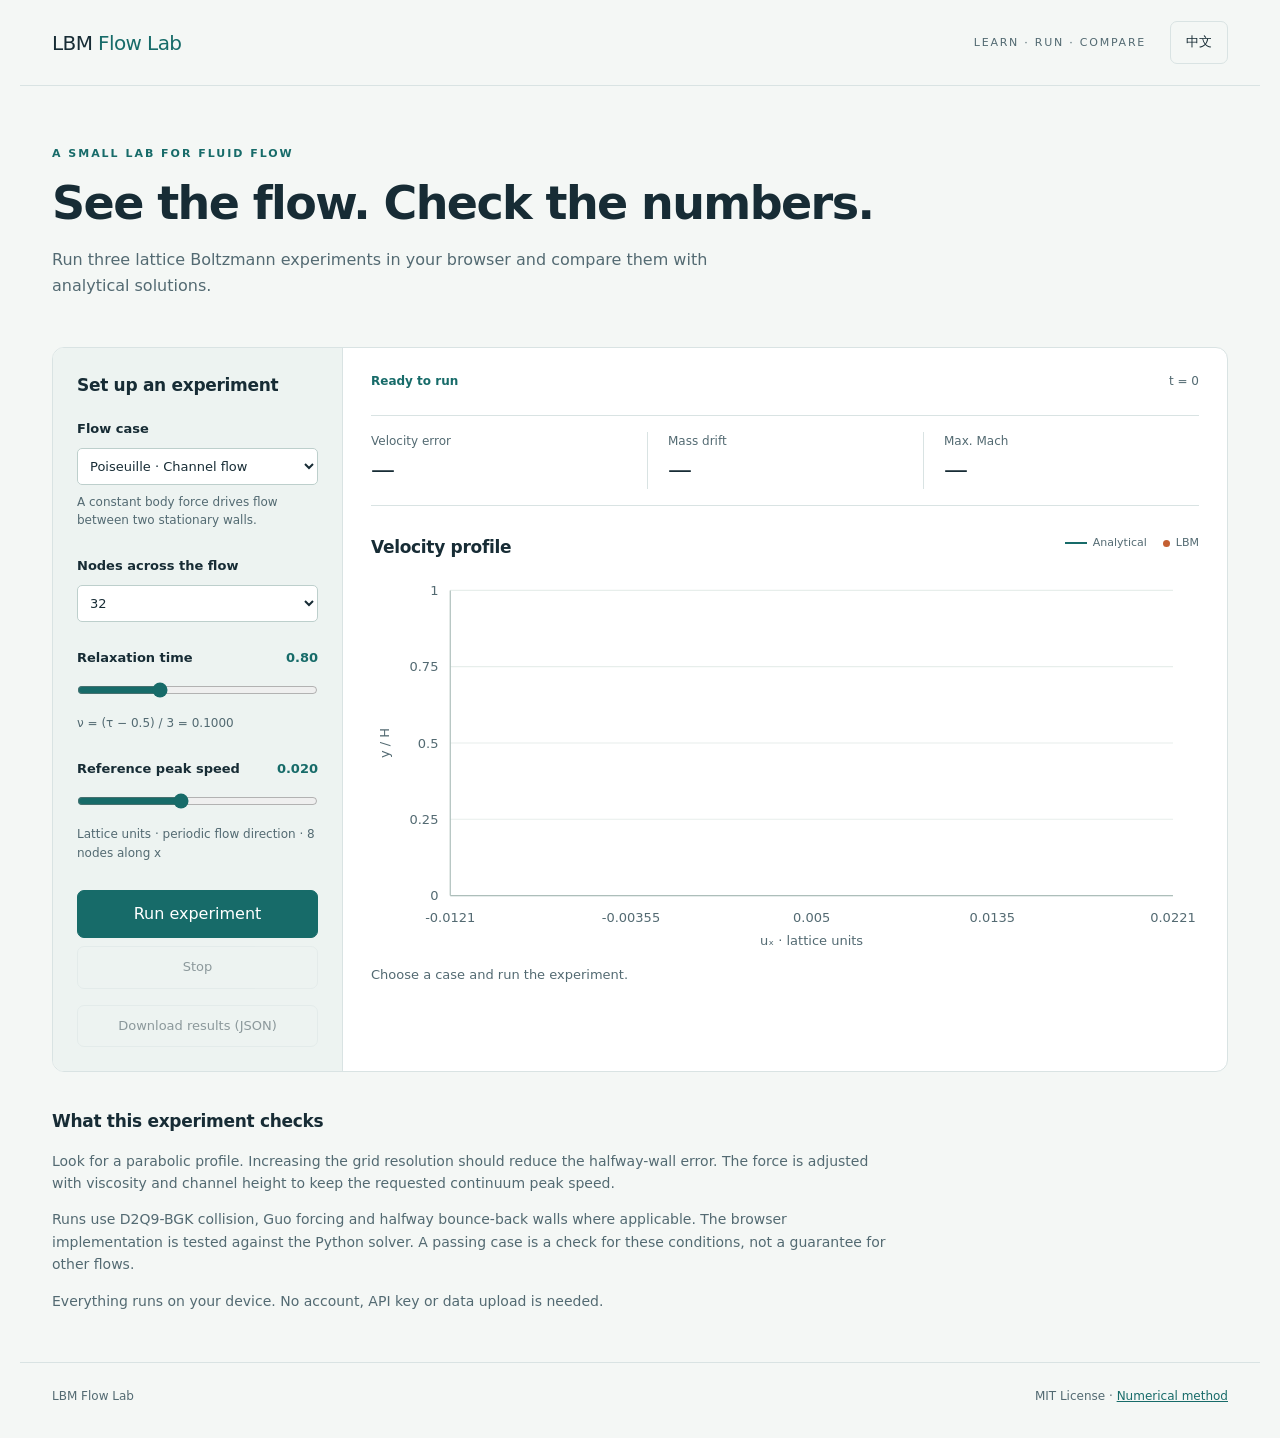
==== demo/index.html @ 91e25aba "Add browser experiments and Poiseuille convergence study" ====
<!doctype html>
<html lang="en">
<head>
  <meta charset="utf-8"><meta name="viewport" content="width=device-width, initial-scale=1">
  <title>LBM Flow Lab — Interactive benchmarks</title>
  <link rel="stylesheet" href="style.css">
  <script defer src="solver.js"></script><script defer src="app.js"></script>
</head>
<body>
  <header><a class="brand" href="https://github.com/emwn123/lbm-lab">LBM <strong>Flow Lab</strong></a><span>LEARN · RUN · COMPARE</span><button id="language" class="quiet">中文</button></header>
  <main>
    <section class="intro"><p class="eyebrow" data-en="A SMALL LAB FOR FLUID FLOW" data-zh="基础流动实验室">A SMALL LAB FOR FLUID FLOW</p>
      <h1 data-en="See the flow. Check the numbers." data-zh="看流动，也看误差。">See the flow. Check the numbers.</h1>
      <p data-en="Run three lattice Boltzmann experiments in your browser and compare them with analytical solutions." data-zh="在浏览器中运行三个 LBM 实验，并与解析解比较。">Run three lattice Boltzmann experiments in your browser and compare them with analytical solutions.</p>
    </section>
    <div class="workspace">
      <aside>
        <h2 data-en="Set up an experiment" data-zh="设置实验">Set up an experiment</h2>
        <label for="case" data-en="Flow case" data-zh="算例">Flow case</label>
        <select id="case"><option value="poiseuille">Poiseuille · Channel flow</option><option value="couette">Couette · Moving wall</option><option value="shear-wave">Shear wave · Viscous decay</option></select>
        <p id="description" class="hint"></p>
        <label for="ny" data-en="Nodes across the flow" data-zh="横向节点数">Nodes across the flow</label>
        <select id="ny"><option>16</option><option>24</option><option selected>32</option><option>48</option></select>
        <label for="tau"><span data-en="Relaxation time" data-zh="松弛时间">Relaxation time</span> <output id="tau-value">0.80</output></label>
        <input id="tau" type="range" min="0.6" max="1.2" step="0.05" value="0.8">
        <p class="hint">ν = (τ − 0.5) / 3 = <span id="nu-value">0.1000</span></p>
        <label for="speed"><span id="speed-label">Reference peak speed</span> <output id="speed-value">0.020</output></label>
        <input id="speed" type="range" min="0.005" max="0.04" step="0.005" value="0.02">
        <p class="hint" data-en="Lattice units · periodic flow direction · 8 nodes along x" data-zh="格子单位 · 流向周期边界 · x 方向 8 个节点">Lattice units · periodic flow direction · 8 nodes along x</p>
        <button id="run" class="primary" data-en="Run experiment" data-zh="运行实验">Run experiment</button>
        <button id="stop" class="quiet" disabled data-en="Stop" data-zh="停止">Stop</button>
        <button id="download" class="quiet" disabled data-en="Download results (JSON)" data-zh="下载结果（JSON）">Download results (JSON)</button>
      </aside>
      <section class="results" aria-label="Simulation results">
        <div class="statusline"><span id="status" role="status" aria-live="polite">Ready to run</span><span id="step">t = 0</span></div>
        <div class="metrics"><div><span data-en="Velocity error" data-zh="速度误差">Velocity error</span><strong id="error">—</strong></div><div><span data-en="Mass drift" data-zh="质量漂移">Mass drift</span><strong id="mass">—</strong></div><div><span data-en="Max. Mach" data-zh="最大 Mach 数">Max. Mach</span><strong id="mach">—</strong></div></div>
        <div class="chart-title"><h2 data-en="Velocity profile" data-zh="速度剖面">Velocity profile</h2><div class="legend"><span class="line">Analytical</span><span class="dot">LBM</span></div></div>
        <svg id="profile" viewBox="0 0 700 330" role="img" aria-label="Velocity profile comparison"></svg>
        <div id="wave-section" hidden><h2 data-en="Amplitude decay" data-zh="振幅衰减">Amplitude decay</h2><svg id="decay" viewBox="0 0 700 260" role="img" aria-label="Wave amplitude decay"></svg></div>
        <p id="explanation" class="explanation"></p>
        <div id="checks" class="checks"></div>
      </section>
    </div>
    <section class="notes"><h2 data-en="What this experiment checks" data-zh="这个实验检查什么">What this experiment checks</h2><p id="lesson"></p><p data-en="Runs use D2Q9-BGK collision, Guo forcing and halfway bounce-back walls where applicable. The browser implementation is tested against the Python solver. A passing case is a check for these conditions, not a guarantee for other flows." data-zh="采用 D2Q9-BGK 碰撞、Guo 力项及适用的半格点反弹壁面。浏览器实现与 Python 求解器做交叉检查。通过仅适用于对应测试条件，不代表其他流动同样准确。">Runs use D2Q9-BGK collision, Guo forcing and halfway bounce-back walls where applicable. The browser implementation is tested against the Python solver. A passing case is a check for these conditions, not a guarantee for other flows.</p><p data-en="Everything runs on your device. No account, API key or data upload is needed." data-zh="计算全部在本机进行，无需账号、API Key 或上传数据。">Everything runs on your device. No account, API key or data upload is needed.</p></section>
  </main>
  <footer>LBM Flow Lab <span>MIT License · <a href="https://github.com/emwn123/lbm-lab/blob/main/docs/method.md">Numerical method</a></span></footer>
</body>
</html>
---- demo/style.css ----
:root{color-scheme:light;--ink:#172c35;--muted:#536a72;--line:#d9e3e3;--accent:#176b69;--paper:#f4f7f5;--orange:#c45f32}*{box-sizing:border-box}body{margin:0;background:var(--paper);color:var(--ink);font:16px/1.6 system-ui,-apple-system,BlinkMacSystemFont,"Segoe UI",sans-serif}header,main,footer{max-width:1240px;margin:auto;padding:0 32px}header{height:86px;display:flex;align-items:center;gap:24px;border-bottom:1px solid var(--line)}header>span{font-size:11px;letter-spacing:.16em;color:var(--muted);margin-left:auto}.brand{color:var(--ink);text-decoration:none;font-size:20px;letter-spacing:-.6px}.brand strong{font-weight:500;color:var(--accent)}button,input,select{font:inherit}button{cursor:pointer;border:1px solid var(--line);border-radius:7px;padding:10px 15px;background:white;color:var(--ink)}button:hover:not(:disabled){border-color:var(--accent)}button:focus-visible,input:focus-visible,select:focus-visible,a:focus-visible{outline:3px solid #83bfc0;outline-offset:3px}button:disabled{opacity:.45;cursor:default}.quiet{font-size:13px;background:transparent}.intro{padding:48px 0 32px}.eyebrow{color:var(--accent);font-size:11px;letter-spacing:.18em;font-weight:650}h1{font-size:clamp(30px,4vw,46px);letter-spacing:-1.6px;line-height:1.15;margin:14px 0 18px;font-weight:600}.intro>p:last-child{color:var(--muted);max-width:720px}.workspace{display:grid;grid-template-columns:290px 1fr;background:white;border:1px solid var(--line);border-radius:12px;overflow:hidden}aside{background:#edf3f1;padding:24px;border-right:1px solid var(--line)}h2{font-size:17px;font-weight:600;margin:0 0 20px;letter-spacing:-.3px}label{font-size:13px;font-weight:600;display:block;margin-top:26px}label:first-of-type{margin-top:0}output{float:right;color:var(--accent);font-variant-numeric:tabular-nums}select{width:100%;padding:9px 8px;border:1px solid #bdcfcc;border-radius:5px;background:white;color:var(--ink);margin-top:8px;font-size:13px}input[type=range]{width:100%;margin:14px 0 0;accent-color:var(--accent)}.hint{font-size:12px;color:var(--muted);line-height:1.55;margin:8px 0}.primary{display:block;background:var(--accent);color:white;border-color:var(--accent);width:100%;margin-top:28px}#stop{width:100%;margin-top:8px}#download{width:100%;margin-top:16px}.results{padding:24px 28px;min-width:0}.statusline{display:flex;justify-content:space-between;font-size:12px;color:var(--muted);gap:10px}.statusline #status{color:var(--accent);font-weight:600}.metrics{display:grid;grid-template-columns:repeat(3,1fr);margin:24px 0 28px;border-top:1px solid var(--line);border-bottom:1px solid var(--line);padding:16px 0}.metrics>div+div{border-left:1px solid var(--line);padding-left:20px}.metrics span{display:block;font-size:12px;color:var(--muted)}.metrics strong{display:block;font-size:24px;font-weight:500;letter-spacing:-.7px;font-variant-numeric:tabular-nums}.chart-title{display:flex;align-items:start;justify-content:space-between}.chart-title h2{margin-bottom:0}.legend{display:flex;gap:16px;font-size:11px;color:var(--muted)}.legend span:before{content:"";display:inline-block;vertical-align:middle;margin-right:6px}.line:before{width:22px;border-top:2px solid var(--accent)}.dot:before{width:7px;height:7px;border-radius:50%;background:var(--orange)}svg{display:block;width:100%;height:auto}svg text{font-family:inherit;fill:var(--muted);font-size:11px}.explanation{font-size:13px;color:var(--muted);min-height:42px}.checks{display:flex;gap:8px;flex-wrap:wrap;font-size:11px}.check{background:#eef5f1;padding:4px 8px;border-radius:4px;color:#285b46}.check.fail{background:#fff1e9;color:#98451f}#wave-section h2{margin:20px 0 0}.notes{max-width:850px;padding:36px 0;color:var(--muted);font-size:14px}.notes h2{color:var(--ink);margin-bottom:12px}footer{padding-top:24px;padding-bottom:32px;border-top:1px solid var(--line);font-size:12px;color:var(--muted);display:flex;justify-content:space-between}footer a{color:var(--accent)}[hidden]{display:none!important}@media(max-width:800px){header,main,footer{padding-left:18px;padding-right:18px}header>span{display:none}header #language{margin-left:auto}.workspace{grid-template-columns:1fr}aside{border-right:0;border-bottom:1px solid var(--line)}.results{padding:20px 14px}.intro{padding-top:30px}.metrics strong{font-size:20px}.metrics>div+div{padding-left:10px}h1{letter-spacing:-1px}footer{gap:12px;flex-wrap:wrap}}
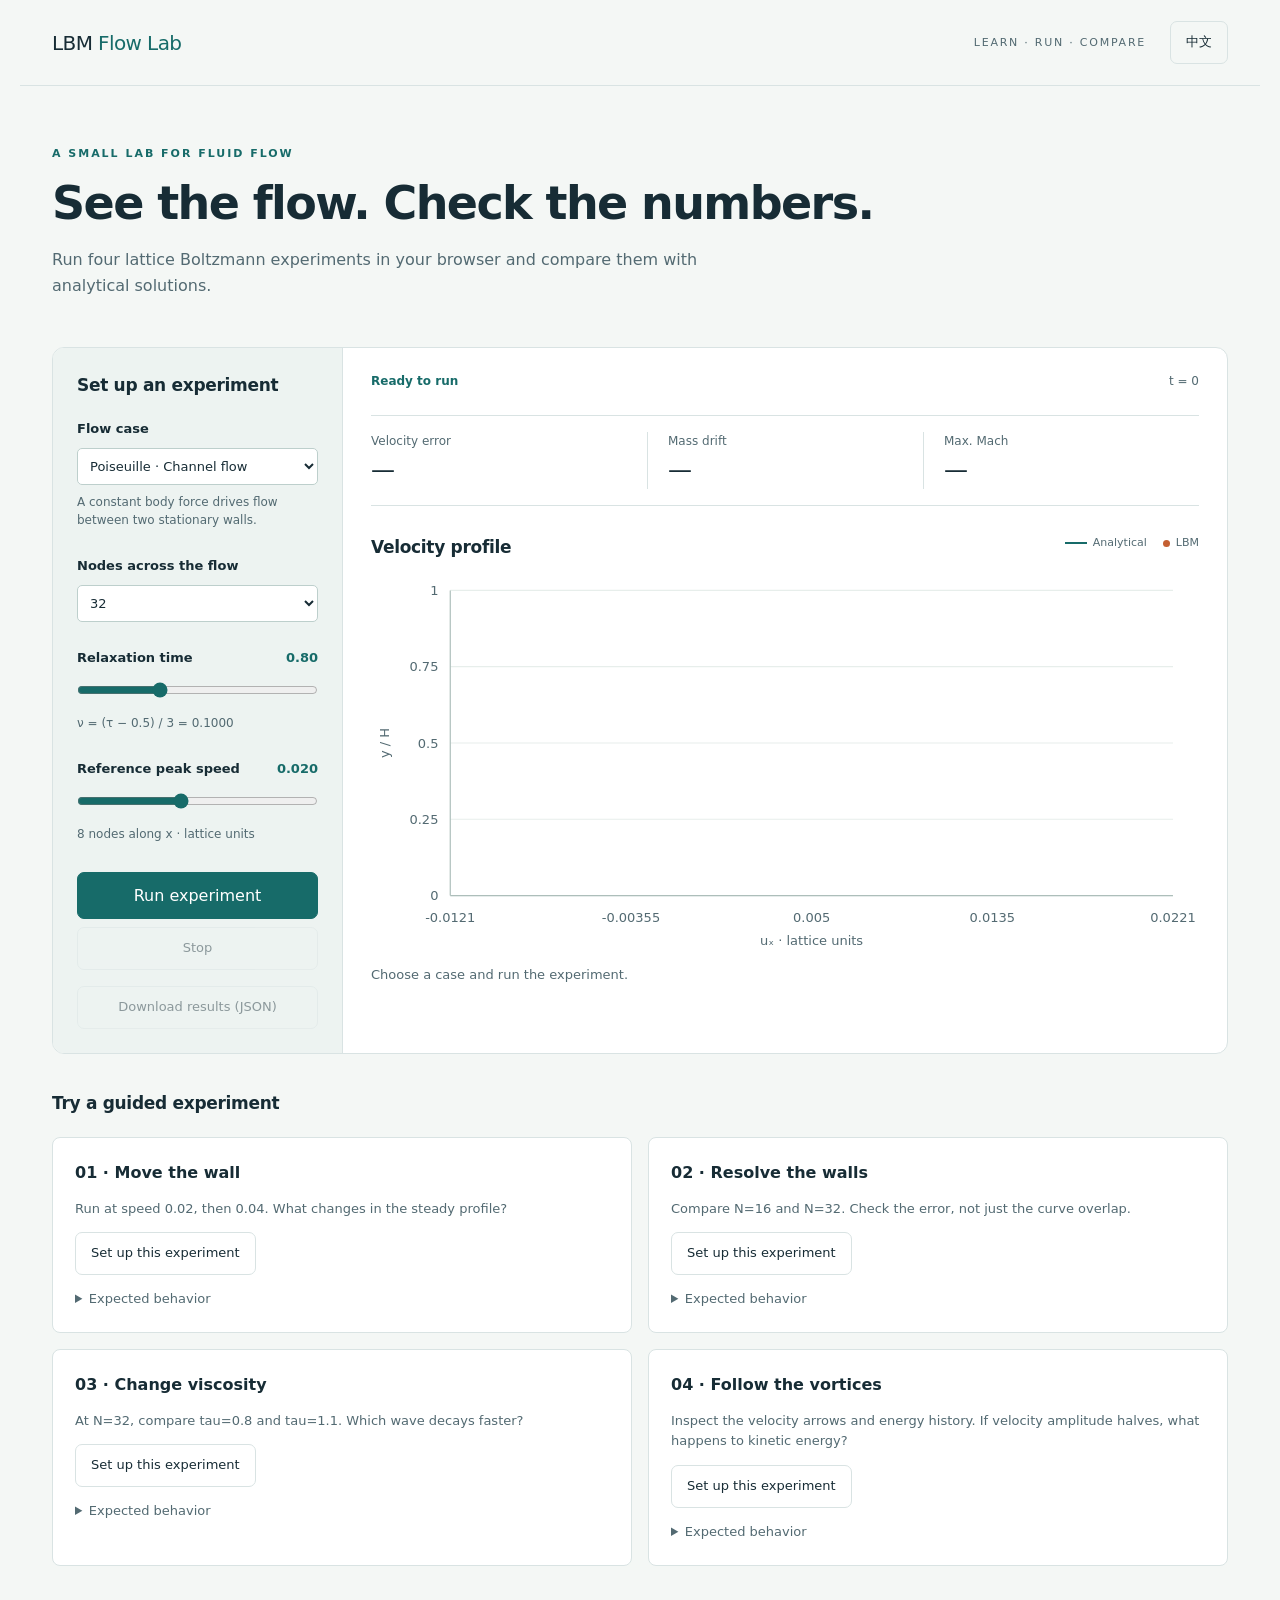
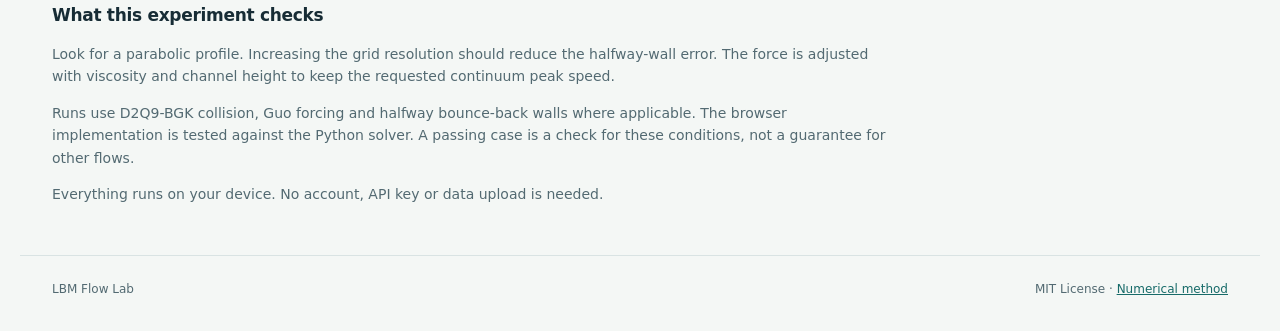
==== commit 8e44c9cb: "Add Taylor-Green vortex and guided experiments" ====
--- a/demo/index.html
+++ b/demo/index.html
@@ -11,13 +11,13 @@
   <main>
     <section class="intro"><p class="eyebrow" data-en="A SMALL LAB FOR FLUID FLOW" data-zh="基础流动实验室">A SMALL LAB FOR FLUID FLOW</p>
       <h1 data-en="See the flow. Check the numbers." data-zh="看流动，也看误差。">See the flow. Check the numbers.</h1>
-      <p data-en="Run three lattice Boltzmann experiments in your browser and compare them with analytical solutions." data-zh="在浏览器中运行三个 LBM 实验，并与解析解比较。">Run three lattice Boltzmann experiments in your browser and compare them with analytical solutions.</p>
+      <p data-en="Run four lattice Boltzmann experiments in your browser and compare them with analytical solutions." data-zh="在浏览器中运行四个 LBM 实验，并与解析解比较。">Run four lattice Boltzmann experiments in your browser and compare them with analytical solutions.</p>
     </section>
     <div class="workspace">
       <aside>
         <h2 data-en="Set up an experiment" data-zh="设置实验">Set up an experiment</h2>
         <label for="case" data-en="Flow case" data-zh="算例">Flow case</label>
-        <select id="case"><option value="poiseuille">Poiseuille · Channel flow</option><option value="couette">Couette · Moving wall</option><option value="shear-wave">Shear wave · Viscous decay</option></select>
+        <select id="case"><option value="poiseuille">Poiseuille · Channel flow</option><option value="couette">Couette · Moving wall</option><option value="shear-wave">Shear wave · Viscous decay</option><option value="taylor-green">Taylor–Green · 2D vortices</option></select>
         <p id="description" class="hint"></p>
         <label for="ny" data-en="Nodes across the flow" data-zh="横向节点数">Nodes across the flow</label>
         <select id="ny"><option>16</option><option>24</option><option selected>32</option><option>48</option></select>
@@ -26,7 +26,7 @@
         <p class="hint">ν = (τ − 0.5) / 3 = <span id="nu-value">0.1000</span></p>
         <label for="speed"><span id="speed-label">Reference peak speed</span> <output id="speed-value">0.020</output></label>
         <input id="speed" type="range" min="0.005" max="0.04" step="0.005" value="0.02">
-        <p class="hint" data-en="Lattice units · periodic flow direction · 8 nodes along x" data-zh="格子单位 · 流向周期边界 · x 方向 8 个节点">Lattice units · periodic flow direction · 8 nodes along x</p>
+        <p id="geometry" class="hint">Lattice units · periodic flow direction · 8 nodes along x</p>
         <button id="run" class="primary" data-en="Run experiment" data-zh="运行实验">Run experiment</button>
         <button id="stop" class="quiet" disabled data-en="Stop" data-zh="停止">Stop</button>
         <button id="download" class="quiet" disabled data-en="Download results (JSON)" data-zh="下载结果（JSON）">Download results (JSON)</button>
@@ -34,13 +34,15 @@
       <section class="results" aria-label="Simulation results">
         <div class="statusline"><span id="status" role="status" aria-live="polite">Ready to run</span><span id="step">t = 0</span></div>
         <div class="metrics"><div><span data-en="Velocity error" data-zh="速度误差">Velocity error</span><strong id="error">—</strong></div><div><span data-en="Mass drift" data-zh="质量漂移">Mass drift</span><strong id="mass">—</strong></div><div><span data-en="Max. Mach" data-zh="最大 Mach 数">Max. Mach</span><strong id="mach">—</strong></div></div>
-        <div class="chart-title"><h2 data-en="Velocity profile" data-zh="速度剖面">Velocity profile</h2><div class="legend"><span class="line">Analytical</span><span class="dot">LBM</span></div></div>
+        <section id="field-section" hidden><h2 data-en="Two-dimensional velocity" data-zh="二维速度场">Two-dimensional velocity</h2><canvas id="field" width="700" height="420" role="img" aria-label="Computed speed map and velocity arrows"></canvas></section>
+        <div class="chart-title"><h2 id="profile-title">Velocity profile</h2><div class="legend"><span class="line">Analytical</span><span class="dot">LBM</span></div></div>
         <svg id="profile" viewBox="0 0 700 330" role="img" aria-label="Velocity profile comparison"></svg>
-        <div id="wave-section" hidden><h2 data-en="Amplitude decay" data-zh="振幅衰减">Amplitude decay</h2><svg id="decay" viewBox="0 0 700 260" role="img" aria-label="Wave amplitude decay"></svg></div>
+        <div id="wave-section" hidden><h2 id="decay-title">Amplitude decay</h2><svg id="decay" viewBox="0 0 700 260" role="img" aria-label="Decay comparison"></svg></div>
         <p id="explanation" class="explanation"></p>
         <div id="checks" class="checks"></div>
       </section>
     </div>
+    <section class="activities"><h2 data-en="Try a guided experiment" data-zh="动手试一试">Try a guided experiment</h2><div id="activity-cards"></div></section>
     <section class="notes"><h2 data-en="What this experiment checks" data-zh="这个实验检查什么">What this experiment checks</h2><p id="lesson"></p><p data-en="Runs use D2Q9-BGK collision, Guo forcing and halfway bounce-back walls where applicable. The browser implementation is tested against the Python solver. A passing case is a check for these conditions, not a guarantee for other flows." data-zh="采用 D2Q9-BGK 碰撞、Guo 力项及适用的半格点反弹壁面。浏览器实现与 Python 求解器做交叉检查。通过仅适用于对应测试条件，不代表其他流动同样准确。">Runs use D2Q9-BGK collision, Guo forcing and halfway bounce-back walls where applicable. The browser implementation is tested against the Python solver. A passing case is a check for these conditions, not a guarantee for other flows.</p><p data-en="Everything runs on your device. No account, API key or data upload is needed." data-zh="计算全部在本机进行，无需账号、API Key 或上传数据。">Everything runs on your device. No account, API key or data upload is needed.</p></section>
   </main>
   <footer>LBM Flow Lab <span>MIT License · <a href="https://github.com/emwn123/lbm-lab/blob/main/docs/method.md">Numerical method</a></span></footer>
--- a/demo/style.css
+++ b/demo/style.css
@@ -1 +1,3 @@
 :root{color-scheme:light;--ink:#172c35;--muted:#536a72;--line:#d9e3e3;--accent:#176b69;--paper:#f4f7f5;--orange:#c45f32}*{box-sizing:border-box}body{margin:0;background:var(--paper);color:var(--ink);font:16px/1.6 system-ui,-apple-system,BlinkMacSystemFont,"Segoe UI",sans-serif}header,main,footer{max-width:1240px;margin:auto;padding:0 32px}header{height:86px;display:flex;align-items:center;gap:24px;border-bottom:1px solid var(--line)}header>span{font-size:11px;letter-spacing:.16em;color:var(--muted);margin-left:auto}.brand{color:var(--ink);text-decoration:none;font-size:20px;letter-spacing:-.6px}.brand strong{font-weight:500;color:var(--accent)}button,input,select{font:inherit}button{cursor:pointer;border:1px solid var(--line);border-radius:7px;padding:10px 15px;background:white;color:var(--ink)}button:hover:not(:disabled){border-color:var(--accent)}button:focus-visible,input:focus-visible,select:focus-visible,a:focus-visible{outline:3px solid #83bfc0;outline-offset:3px}button:disabled{opacity:.45;cursor:default}.quiet{font-size:13px;background:transparent}.intro{padding:48px 0 32px}.eyebrow{color:var(--accent);font-size:11px;letter-spacing:.18em;font-weight:650}h1{font-size:clamp(30px,4vw,46px);letter-spacing:-1.6px;line-height:1.15;margin:14px 0 18px;font-weight:600}.intro>p:last-child{color:var(--muted);max-width:720px}.workspace{display:grid;grid-template-columns:290px 1fr;background:white;border:1px solid var(--line);border-radius:12px;overflow:hidden}aside{background:#edf3f1;padding:24px;border-right:1px solid var(--line)}h2{font-size:17px;font-weight:600;margin:0 0 20px;letter-spacing:-.3px}label{font-size:13px;font-weight:600;display:block;margin-top:26px}label:first-of-type{margin-top:0}output{float:right;color:var(--accent);font-variant-numeric:tabular-nums}select{width:100%;padding:9px 8px;border:1px solid #bdcfcc;border-radius:5px;background:white;color:var(--ink);margin-top:8px;font-size:13px}input[type=range]{width:100%;margin:14px 0 0;accent-color:var(--accent)}.hint{font-size:12px;color:var(--muted);line-height:1.55;margin:8px 0}.primary{display:block;background:var(--accent);color:white;border-color:var(--accent);width:100%;margin-top:28px}#stop{width:100%;margin-top:8px}#download{width:100%;margin-top:16px}.results{padding:24px 28px;min-width:0}.statusline{display:flex;justify-content:space-between;font-size:12px;color:var(--muted);gap:10px}.statusline #status{color:var(--accent);font-weight:600}.metrics{display:grid;grid-template-columns:repeat(3,1fr);margin:24px 0 28px;border-top:1px solid var(--line);border-bottom:1px solid var(--line);padding:16px 0}.metrics>div+div{border-left:1px solid var(--line);padding-left:20px}.metrics span{display:block;font-size:12px;color:var(--muted)}.metrics strong{display:block;font-size:24px;font-weight:500;letter-spacing:-.7px;font-variant-numeric:tabular-nums}.chart-title{display:flex;align-items:start;justify-content:space-between}.chart-title h2{margin-bottom:0}.legend{display:flex;gap:16px;font-size:11px;color:var(--muted)}.legend span:before{content:"";display:inline-block;vertical-align:middle;margin-right:6px}.line:before{width:22px;border-top:2px solid var(--accent)}.dot:before{width:7px;height:7px;border-radius:50%;background:var(--orange)}svg{display:block;width:100%;height:auto}svg text{font-family:inherit;fill:var(--muted);font-size:11px}.explanation{font-size:13px;color:var(--muted);min-height:42px}.checks{display:flex;gap:8px;flex-wrap:wrap;font-size:11px}.check{background:#eef5f1;padding:4px 8px;border-radius:4px;color:#285b46}.check.fail{background:#fff1e9;color:#98451f}#wave-section h2{margin:20px 0 0}.notes{max-width:850px;padding:36px 0;color:var(--muted);font-size:14px}.notes h2{color:var(--ink);margin-bottom:12px}footer{padding-top:24px;padding-bottom:32px;border-top:1px solid var(--line);font-size:12px;color:var(--muted);display:flex;justify-content:space-between}footer a{color:var(--accent)}[hidden]{display:none!important}@media(max-width:800px){header,main,footer{padding-left:18px;padding-right:18px}header>span{display:none}header #language{margin-left:auto}.workspace{grid-template-columns:1fr}aside{border-right:0;border-bottom:1px solid var(--line)}.results{padding:20px 14px}.intro{padding-top:30px}.metrics strong{font-size:20px}.metrics>div+div{padding-left:10px}h1{letter-spacing:-1px}footer{gap:12px;flex-wrap:wrap}}
+
+#field{display:block;width:100%;height:auto}#field-section h2{margin-top:16px}#activity-cards{display:grid;grid-template-columns:repeat(2,1fr);gap:16px}.activities{padding-top:36px}.activities article{padding:22px;background:white;border:1px solid var(--line);border-radius:8px}.activities h3{font-size:16px;margin:0 0 10px}.activities p,.activities summary{font-size:13px;color:var(--muted)}.activities details{margin-top:14px}.activities summary{cursor:pointer}@media(max-width:650px){#activity-cards{grid-template-columns:1fr}}
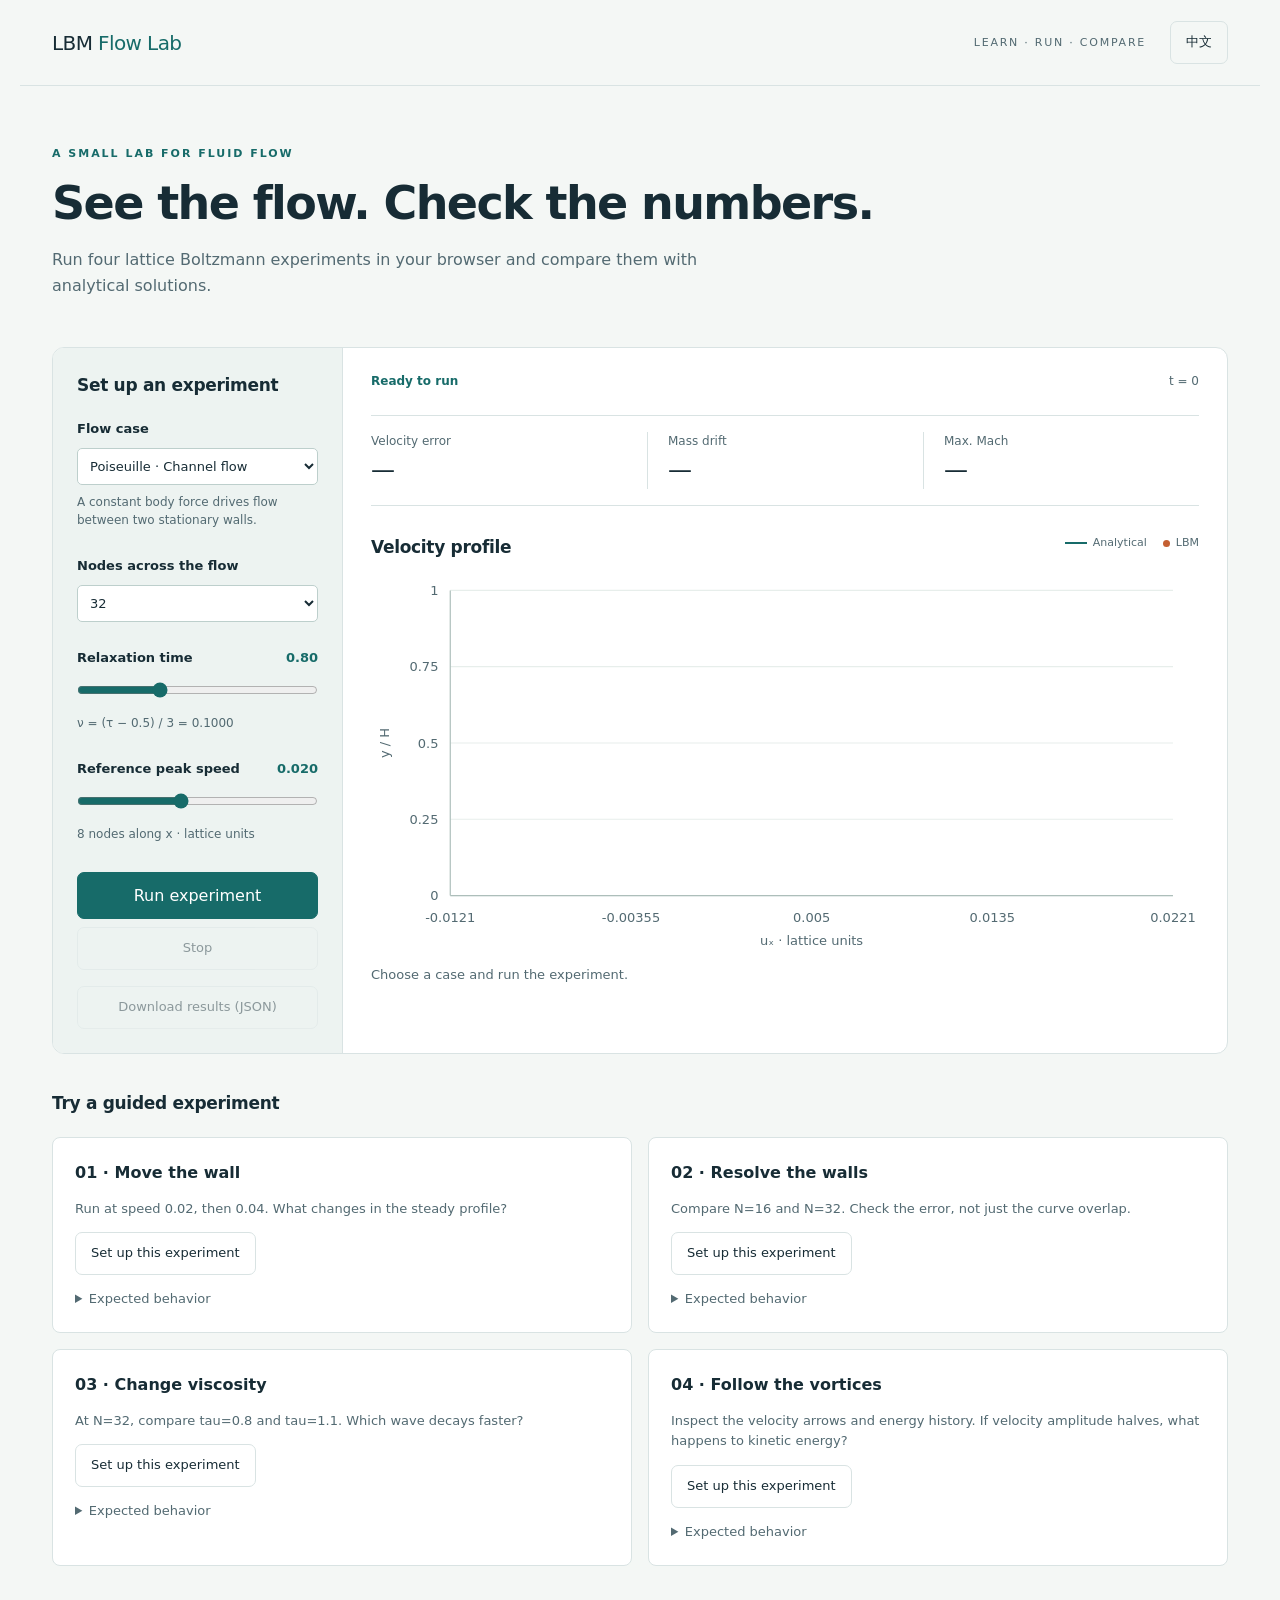
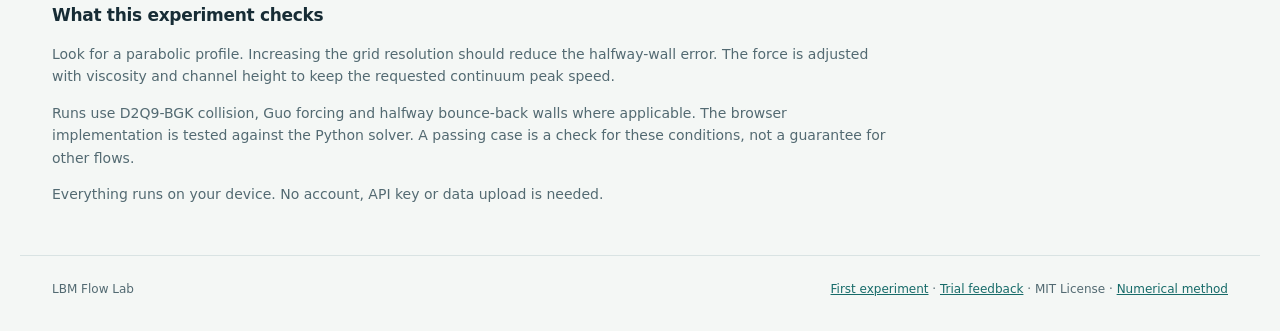
==== commit e09209dc: "Improve first-run guide and add feedback forms" ====
--- a/demo/index.html
+++ b/demo/index.html
@@ -45,6 +45,6 @@
     <section class="activities"><h2 data-en="Try a guided experiment" data-zh="动手试一试">Try a guided experiment</h2><div id="activity-cards"></div></section>
     <section class="notes"><h2 data-en="What this experiment checks" data-zh="这个实验检查什么">What this experiment checks</h2><p id="lesson"></p><p data-en="Runs use D2Q9-BGK collision, Guo forcing and halfway bounce-back walls where applicable. The browser implementation is tested against the Python solver. A passing case is a check for these conditions, not a guarantee for other flows." data-zh="采用 D2Q9-BGK 碰撞、Guo 力项及适用的半格点反弹壁面。浏览器实现与 Python 求解器做交叉检查。通过仅适用于对应测试条件，不代表其他流动同样准确。">Runs use D2Q9-BGK collision, Guo forcing and halfway bounce-back walls where applicable. The browser implementation is tested against the Python solver. A passing case is a check for these conditions, not a guarantee for other flows.</p><p data-en="Everything runs on your device. No account, API key or data upload is needed." data-zh="计算全部在本机进行，无需账号、API Key 或上传数据。">Everything runs on your device. No account, API key or data upload is needed.</p></section>
   </main>
-  <footer>LBM Flow Lab <span>MIT License · <a href="https://github.com/emwn123/lbm-lab/blob/main/docs/method.md">Numerical method</a></span></footer>
+  <footer>LBM Flow Lab <span><a href="https://github.com/emwn123/lbm-lab/blob/main/docs/QUICKSTART.md" data-en="First experiment" data-zh="入门说明">First experiment</a> · <a href="https://github.com/emwn123/lbm-lab/issues/new?template=trial-feedback.yml" data-en="Trial feedback" data-zh="试用反馈">Trial feedback</a> · MIT License · <a href="https://github.com/emwn123/lbm-lab/blob/main/docs/method.md">Numerical method</a></span></footer>
 </body>
 </html>
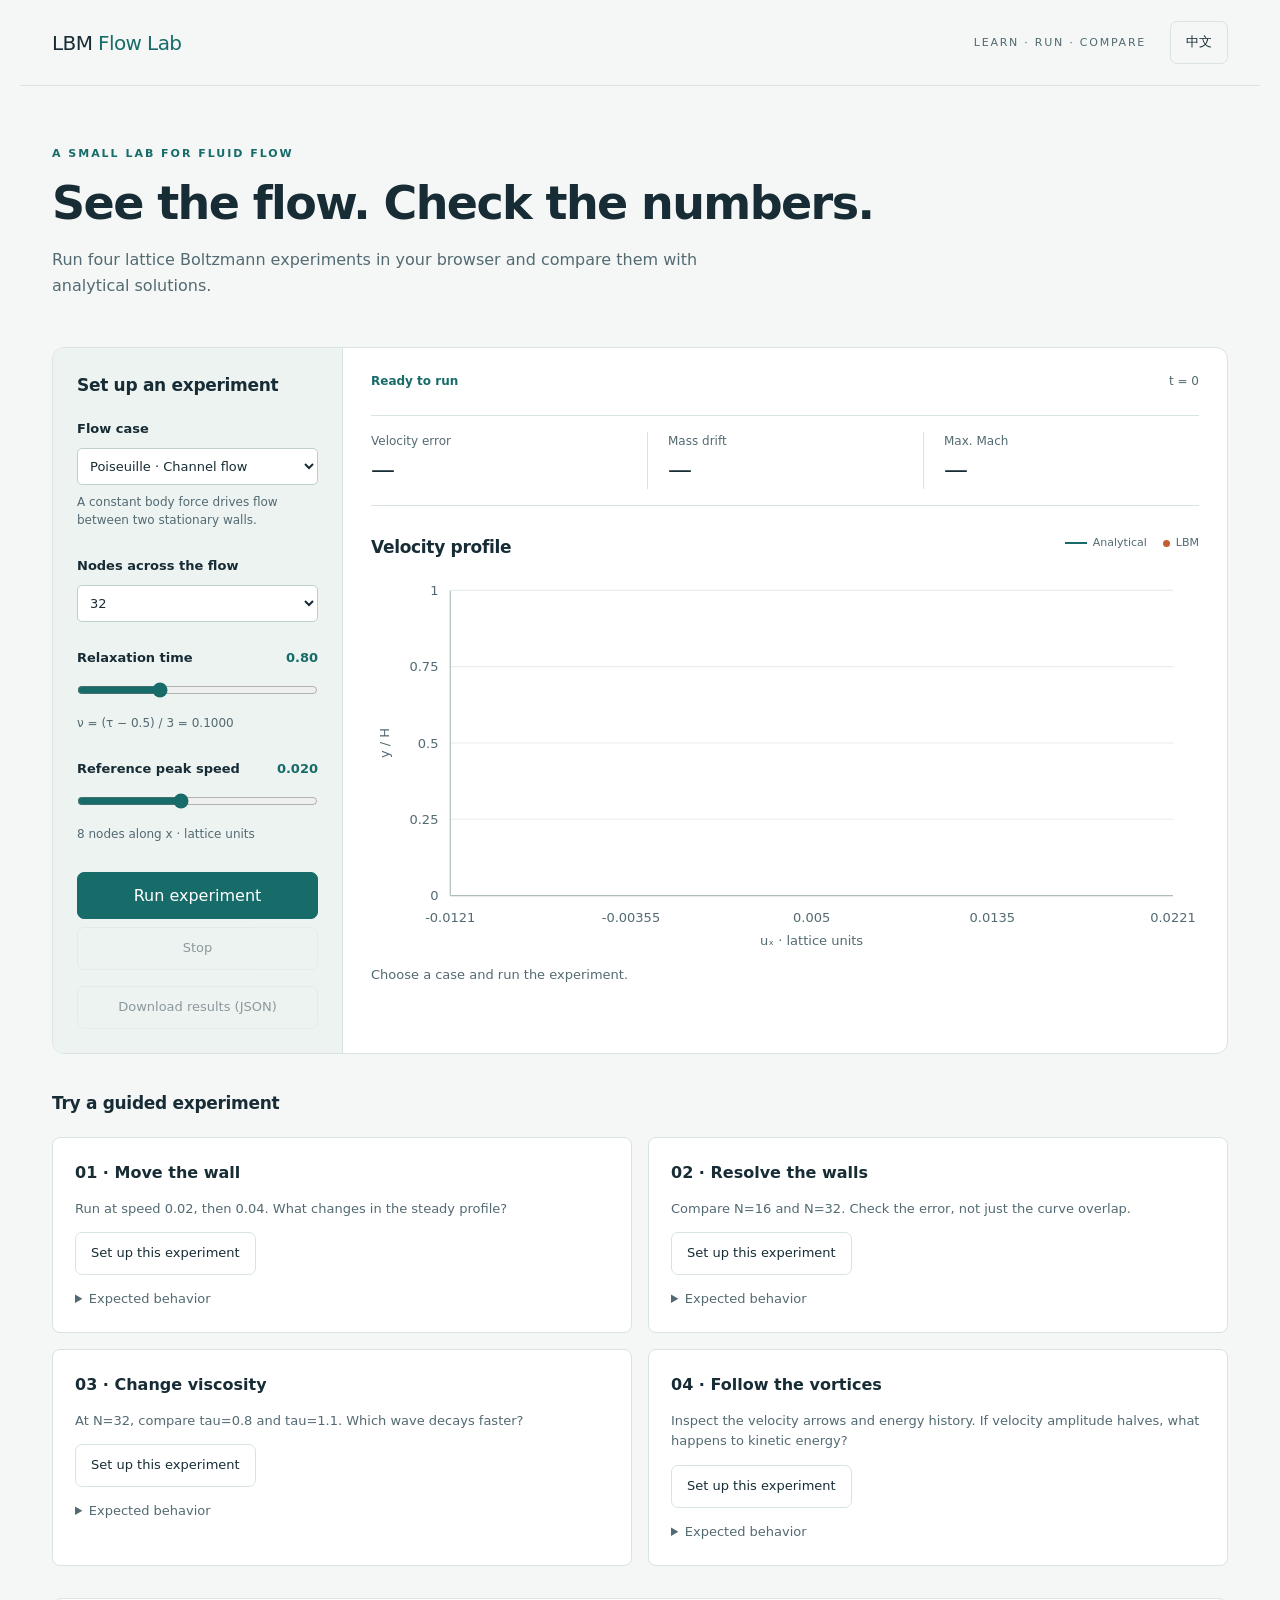
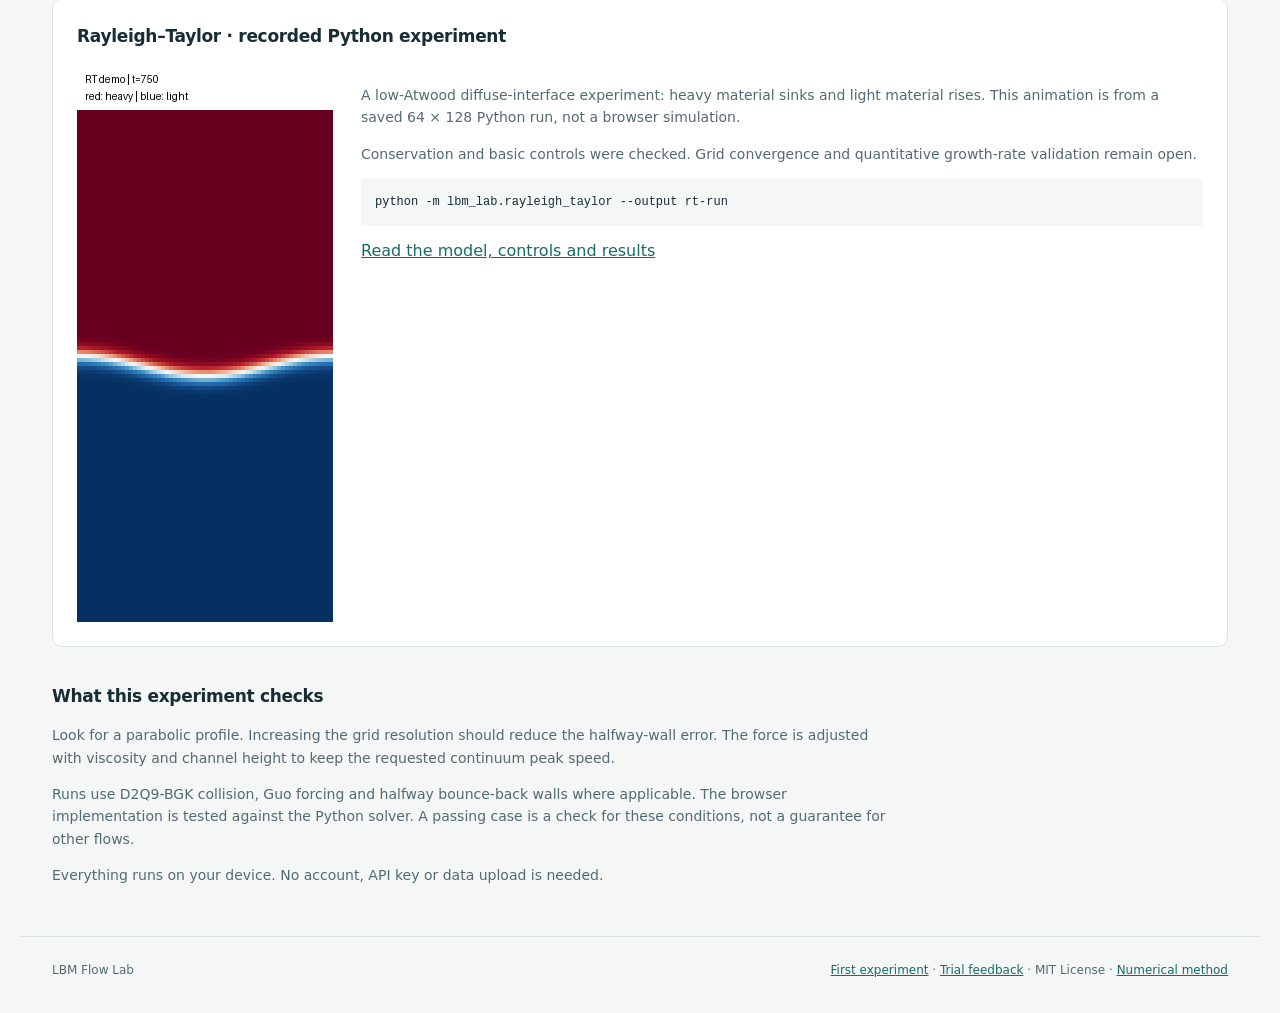
==== commit 1e16e38b: "Add exploratory Rayleigh-Taylor experiment and controls" ====
--- a/demo/index.html
+++ b/demo/index.html
@@ -43,6 +43,7 @@
       </section>
     </div>
     <section class="activities"><h2 data-en="Try a guided experiment" data-zh="动手试一试">Try a guided experiment</h2><div id="activity-cards"></div></section>
+    <section class="recorded"><h2 data-en="Rayleigh–Taylor · recorded Python experiment" data-zh="瑞利–泰勒 · 已计算的 Python 试验">Rayleigh–Taylor · recorded Python experiment</h2><div class="recorded-layout"><img src="../examples/rayleigh-taylor/evolution.gif" width="256" height="552" alt="Recorded growth of a perturbed heavy-over-light interface" loading="lazy"><div><p data-en="A low-Atwood diffuse-interface experiment: heavy material sinks and light material rises. This animation is from a saved 64 × 128 Python run, not a browser simulation." data-zh="低 Atwood 数相场试验：重相下降，轻相上升。动画来自已保存的 64×128 Python 运行，不是浏览器实时模拟。">A low-Atwood diffuse-interface experiment: heavy material sinks and light material rises. This animation is from a saved 64 × 128 Python run, not a browser simulation.</p><p data-en="Conservation and basic controls were checked. Grid convergence and quantitative growth-rate validation remain open." data-zh="已检查基本守恒和对照，网格收敛与定量增长率验证仍待完成。">Conservation and basic controls were checked. Grid convergence and quantitative growth-rate validation remain open.</p><pre>python -m lbm_lab.rayleigh_taylor --output rt-run</pre><a href="https://github.com/emwn123/lbm-lab/blob/main/examples/RAYLEIGH_TAYLOR.md" data-en="Read the model, controls and results" data-zh="查看模型、对照与结果">Read the model, controls and results</a></div></div></section>
     <section class="notes"><h2 data-en="What this experiment checks" data-zh="这个实验检查什么">What this experiment checks</h2><p id="lesson"></p><p data-en="Runs use D2Q9-BGK collision, Guo forcing and halfway bounce-back walls where applicable. The browser implementation is tested against the Python solver. A passing case is a check for these conditions, not a guarantee for other flows." data-zh="采用 D2Q9-BGK 碰撞、Guo 力项及适用的半格点反弹壁面。浏览器实现与 Python 求解器做交叉检查。通过仅适用于对应测试条件，不代表其他流动同样准确。">Runs use D2Q9-BGK collision, Guo forcing and halfway bounce-back walls where applicable. The browser implementation is tested against the Python solver. A passing case is a check for these conditions, not a guarantee for other flows.</p><p data-en="Everything runs on your device. No account, API key or data upload is needed." data-zh="计算全部在本机进行，无需账号、API Key 或上传数据。">Everything runs on your device. No account, API key or data upload is needed.</p></section>
   </main>
   <footer>LBM Flow Lab <span><a href="https://github.com/emwn123/lbm-lab/blob/main/docs/QUICKSTART.md" data-en="First experiment" data-zh="入门说明">First experiment</a> · <a href="https://github.com/emwn123/lbm-lab/issues/new?template=trial-feedback.yml" data-en="Trial feedback" data-zh="试用反馈">Trial feedback</a> · MIT License · <a href="https://github.com/emwn123/lbm-lab/blob/main/docs/method.md">Numerical method</a></span></footer>
--- a/demo/style.css
+++ b/demo/style.css
@@ -1,3 +1,5 @@
 :root{color-scheme:light;--ink:#172c35;--muted:#536a72;--line:#d9e3e3;--accent:#176b69;--paper:#f4f7f5;--orange:#c45f32}*{box-sizing:border-box}body{margin:0;background:var(--paper);color:var(--ink);font:16px/1.6 system-ui,-apple-system,BlinkMacSystemFont,"Segoe UI",sans-serif}header,main,footer{max-width:1240px;margin:auto;padding:0 32px}header{height:86px;display:flex;align-items:center;gap:24px;border-bottom:1px solid var(--line)}header>span{font-size:11px;letter-spacing:.16em;color:var(--muted);margin-left:auto}.brand{color:var(--ink);text-decoration:none;font-size:20px;letter-spacing:-.6px}.brand strong{font-weight:500;color:var(--accent)}button,input,select{font:inherit}button{cursor:pointer;border:1px solid var(--line);border-radius:7px;padding:10px 15px;background:white;color:var(--ink)}button:hover:not(:disabled){border-color:var(--accent)}button:focus-visible,input:focus-visible,select:focus-visible,a:focus-visible{outline:3px solid #83bfc0;outline-offset:3px}button:disabled{opacity:.45;cursor:default}.quiet{font-size:13px;background:transparent}.intro{padding:48px 0 32px}.eyebrow{color:var(--accent);font-size:11px;letter-spacing:.18em;font-weight:650}h1{font-size:clamp(30px,4vw,46px);letter-spacing:-1.6px;line-height:1.15;margin:14px 0 18px;font-weight:600}.intro>p:last-child{color:var(--muted);max-width:720px}.workspace{display:grid;grid-template-columns:290px 1fr;background:white;border:1px solid var(--line);border-radius:12px;overflow:hidden}aside{background:#edf3f1;padding:24px;border-right:1px solid var(--line)}h2{font-size:17px;font-weight:600;margin:0 0 20px;letter-spacing:-.3px}label{font-size:13px;font-weight:600;display:block;margin-top:26px}label:first-of-type{margin-top:0}output{float:right;color:var(--accent);font-variant-numeric:tabular-nums}select{width:100%;padding:9px 8px;border:1px solid #bdcfcc;border-radius:5px;background:white;color:var(--ink);margin-top:8px;font-size:13px}input[type=range]{width:100%;margin:14px 0 0;accent-color:var(--accent)}.hint{font-size:12px;color:var(--muted);line-height:1.55;margin:8px 0}.primary{display:block;background:var(--accent);color:white;border-color:var(--accent);width:100%;margin-top:28px}#stop{width:100%;margin-top:8px}#download{width:100%;margin-top:16px}.results{padding:24px 28px;min-width:0}.statusline{display:flex;justify-content:space-between;font-size:12px;color:var(--muted);gap:10px}.statusline #status{color:var(--accent);font-weight:600}.metrics{display:grid;grid-template-columns:repeat(3,1fr);margin:24px 0 28px;border-top:1px solid var(--line);border-bottom:1px solid var(--line);padding:16px 0}.metrics>div+div{border-left:1px solid var(--line);padding-left:20px}.metrics span{display:block;font-size:12px;color:var(--muted)}.metrics strong{display:block;font-size:24px;font-weight:500;letter-spacing:-.7px;font-variant-numeric:tabular-nums}.chart-title{display:flex;align-items:start;justify-content:space-between}.chart-title h2{margin-bottom:0}.legend{display:flex;gap:16px;font-size:11px;color:var(--muted)}.legend span:before{content:"";display:inline-block;vertical-align:middle;margin-right:6px}.line:before{width:22px;border-top:2px solid var(--accent)}.dot:before{width:7px;height:7px;border-radius:50%;background:var(--orange)}svg{display:block;width:100%;height:auto}svg text{font-family:inherit;fill:var(--muted);font-size:11px}.explanation{font-size:13px;color:var(--muted);min-height:42px}.checks{display:flex;gap:8px;flex-wrap:wrap;font-size:11px}.check{background:#eef5f1;padding:4px 8px;border-radius:4px;color:#285b46}.check.fail{background:#fff1e9;color:#98451f}#wave-section h2{margin:20px 0 0}.notes{max-width:850px;padding:36px 0;color:var(--muted);font-size:14px}.notes h2{color:var(--ink);margin-bottom:12px}footer{padding-top:24px;padding-bottom:32px;border-top:1px solid var(--line);font-size:12px;color:var(--muted);display:flex;justify-content:space-between}footer a{color:var(--accent)}[hidden]{display:none!important}@media(max-width:800px){header,main,footer{padding-left:18px;padding-right:18px}header>span{display:none}header #language{margin-left:auto}.workspace{grid-template-columns:1fr}aside{border-right:0;border-bottom:1px solid var(--line)}.results{padding:20px 14px}.intro{padding-top:30px}.metrics strong{font-size:20px}.metrics>div+div{padding-left:10px}h1{letter-spacing:-1px}footer{gap:12px;flex-wrap:wrap}}
 
 #field{display:block;width:100%;height:auto}#field-section h2{margin-top:16px}#activity-cards{display:grid;grid-template-columns:repeat(2,1fr);gap:16px}.activities{padding-top:36px}.activities article{padding:22px;background:white;border:1px solid var(--line);border-radius:8px}.activities h3{font-size:16px;margin:0 0 10px}.activities p,.activities summary{font-size:13px;color:var(--muted)}.activities details{margin-top:14px}.activities summary{cursor:pointer}@media(max-width:650px){#activity-cards{grid-template-columns:1fr}}
+
+.recorded{margin-top:32px;padding:24px;border:1px solid var(--line);border-radius:10px;background:white}.recorded-layout{display:grid;grid-template-columns:256px 1fr;gap:28px}.recorded img{max-width:100%;height:auto}.recorded p{font-size:14px;color:var(--muted)}.recorded a{color:var(--accent)}.recorded pre{white-space:pre-wrap;overflow-wrap:anywhere;font-size:12px;background:var(--paper);padding:14px}@media(max-width:650px){.recorded-layout{grid-template-columns:1fr}.recorded img{margin:auto}}
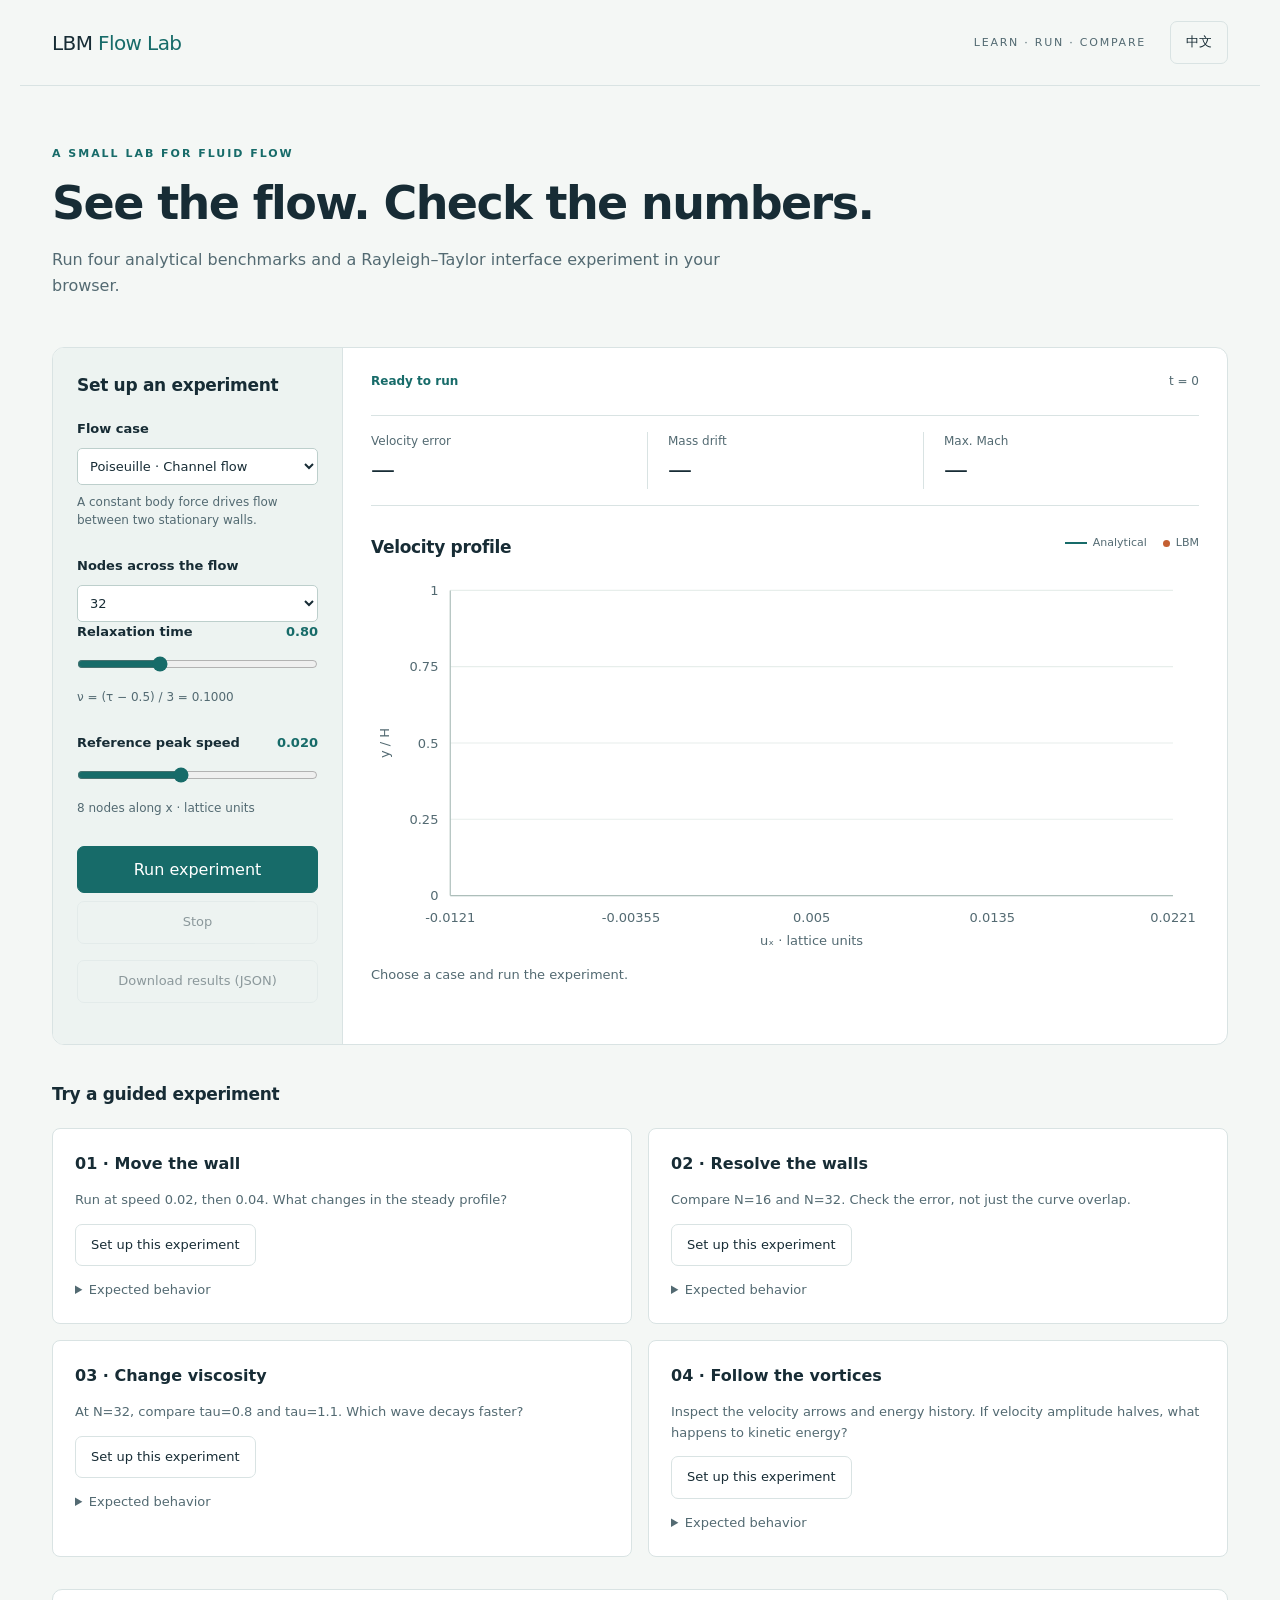
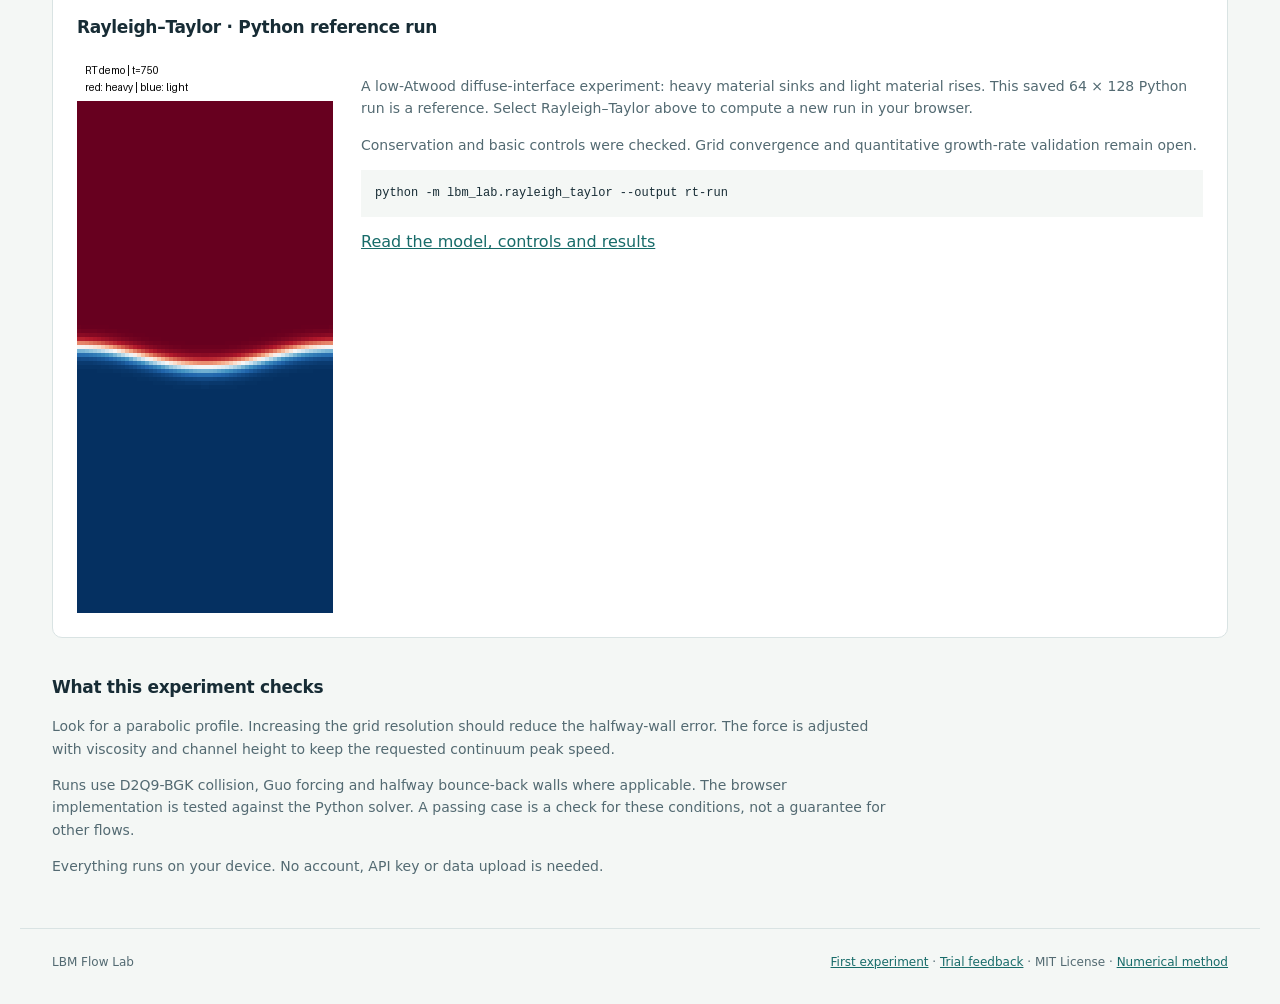
==== commit 089f2bfa: "Add live Rayleigh-Taylor browser experiment" ====
--- a/demo/index.html
+++ b/demo/index.html
@@ -4,38 +4,42 @@
   <meta charset="utf-8"><meta name="viewport" content="width=device-width, initial-scale=1">
   <title>LBM Flow Lab — Interactive benchmarks</title>
   <link rel="stylesheet" href="style.css">
-  <script defer src="solver.js"></script><script defer src="app.js"></script>
+  <script defer src="solver.js"></script><script defer src="rt-solver.js"></script><script defer src="app.js"></script>
 </head>
 <body>
   <header><a class="brand" href="https://github.com/emwn123/lbm-lab">LBM <strong>Flow Lab</strong></a><span>LEARN · RUN · COMPARE</span><button id="language" class="quiet">中文</button></header>
   <main>
     <section class="intro"><p class="eyebrow" data-en="A SMALL LAB FOR FLUID FLOW" data-zh="基础流动实验室">A SMALL LAB FOR FLUID FLOW</p>
       <h1 data-en="See the flow. Check the numbers." data-zh="看流动，也看误差。">See the flow. Check the numbers.</h1>
-      <p data-en="Run four lattice Boltzmann experiments in your browser and compare them with analytical solutions." data-zh="在浏览器中运行四个 LBM 实验，并与解析解比较。">Run four lattice Boltzmann experiments in your browser and compare them with analytical solutions.</p>
+      <p data-en="Run four analytical benchmarks and a Rayleigh–Taylor interface experiment in your browser." data-zh="在浏览器中运行四个解析验证算例和瑞利–泰勒界面试验。">Run four analytical benchmarks and a Rayleigh–Taylor interface experiment in your browser.</p>
     </section>
     <div class="workspace">
       <aside>
         <h2 data-en="Set up an experiment" data-zh="设置实验">Set up an experiment</h2>
         <label for="case" data-en="Flow case" data-zh="算例">Flow case</label>
-        <select id="case"><option value="poiseuille">Poiseuille · Channel flow</option><option value="couette">Couette · Moving wall</option><option value="shear-wave">Shear wave · Viscous decay</option><option value="taylor-green">Taylor–Green · 2D vortices</option></select>
+        <select id="case"><option value="poiseuille">Poiseuille · Channel flow</option><option value="couette">Couette · Moving wall</option><option value="shear-wave">Shear wave · Viscous decay</option><option value="taylor-green">Taylor–Green · 2D vortices</option><option value="rayleigh-taylor">Rayleigh–Taylor · Interface growth</option></select>
         <p id="description" class="hint"></p>
         <label for="ny" data-en="Nodes across the flow" data-zh="横向节点数">Nodes across the flow</label>
         <select id="ny"><option>16</option><option>24</option><option selected>32</option><option>48</option></select>
-        <label for="tau"><span data-en="Relaxation time" data-zh="松弛时间">Relaxation time</span> <output id="tau-value">0.80</output></label>
+        <div id="flow-controls"><label for="tau"><span data-en="Relaxation time" data-zh="松弛时间">Relaxation time</span> <output id="tau-value">0.80</output></label>
         <input id="tau" type="range" min="0.6" max="1.2" step="0.05" value="0.8">
         <p class="hint">ν = (τ − 0.5) / 3 = <span id="nu-value">0.1000</span></p>
         <label for="speed"><span id="speed-label">Reference peak speed</span> <output id="speed-value">0.020</output></label>
         <input id="speed" type="range" min="0.005" max="0.04" step="0.005" value="0.02">
-        <p id="geometry" class="hint">Lattice units · periodic flow direction · 8 nodes along x</p>
+        </div><div id="rt-controls" hidden>
+<label for="rt-steps" data-en="Time steps" data-zh="计算步数">Time steps</label><select id="rt-steps"><option>5000</option><option selected>10000</option><option>20000</option><option>30000</option></select>
+<label for="rt-gravity" data-en="Gravity (lattice units)" data-zh="重力（格子单位）">Gravity (lattice units)</label><select id="rt-gravity"><option value="0">0 · control</option><option value="0.0002">0.0002</option><option selected value="0.0004">0.0004</option></select>
+<p class="hint" data-en="Fixed: A=0.05, τ=0.65, initial amplitude=2. Stop is available during a run. Larger grids cost more time; changing the grid here also changes the physical setup." data-zh="固定 A=0.05、τ=0.65、初始振幅=2。运行时可停止。大网格耗时更长；此处改变网格也会改变物理问题，不能作为网格收敛研究。">Fixed: A=0.05, τ=0.65, initial amplitude=2. Stop is available during a run. Larger grids cost more time; changing the grid here also changes the physical setup.</p></div><p id="geometry" class="hint">Lattice units · periodic flow direction · 8 nodes along x</p>
         <button id="run" class="primary" data-en="Run experiment" data-zh="运行实验">Run experiment</button>
         <button id="stop" class="quiet" disabled data-en="Stop" data-zh="停止">Stop</button>
         <button id="download" class="quiet" disabled data-en="Download results (JSON)" data-zh="下载结果（JSON）">Download results (JSON)</button>
       </aside>
       <section class="results" aria-label="Simulation results">
         <div class="statusline"><span id="status" role="status" aria-live="polite">Ready to run</span><span id="step">t = 0</span></div>
-        <div class="metrics"><div><span data-en="Velocity error" data-zh="速度误差">Velocity error</span><strong id="error">—</strong></div><div><span data-en="Mass drift" data-zh="质量漂移">Mass drift</span><strong id="mass">—</strong></div><div><span data-en="Max. Mach" data-zh="最大 Mach 数">Max. Mach</span><strong id="mach">—</strong></div></div>
+        <div class="metrics"><div><span id="error-label" data-en="Velocity error" data-zh="速度误差">Velocity error</span><strong id="error">—</strong></div><div><span data-en="Mass drift" data-zh="质量漂移">Mass drift</span><strong id="mass">—</strong></div><div><span data-en="Max. Mach" data-zh="最大 Mach 数">Max. Mach</span><strong id="mach">—</strong></div></div>
+        <section id="rt-section" hidden><h2 data-en="Phase field · red: heavy, blue: light" data-zh="相场 · 红：重相，蓝：轻相">Phase field · red: heavy, blue: light</h2><canvas id="rt-field" width="700" height="500" role="img" aria-label="Live Rayleigh-Taylor phase field"></canvas></section>
         <section id="field-section" hidden><h2 data-en="Two-dimensional velocity" data-zh="二维速度场">Two-dimensional velocity</h2><canvas id="field" width="700" height="420" role="img" aria-label="Computed speed map and velocity arrows"></canvas></section>
-        <div class="chart-title"><h2 id="profile-title">Velocity profile</h2><div class="legend"><span class="line">Analytical</span><span class="dot">LBM</span></div></div>
+        <div id="profile-heading" class="chart-title"><h2 id="profile-title">Velocity profile</h2><div class="legend"><span class="line">Analytical</span><span class="dot">LBM</span></div></div>
         <svg id="profile" viewBox="0 0 700 330" role="img" aria-label="Velocity profile comparison"></svg>
         <div id="wave-section" hidden><h2 id="decay-title">Amplitude decay</h2><svg id="decay" viewBox="0 0 700 260" role="img" aria-label="Decay comparison"></svg></div>
         <p id="explanation" class="explanation"></p>
@@ -43,7 +47,7 @@
       </section>
     </div>
     <section class="activities"><h2 data-en="Try a guided experiment" data-zh="动手试一试">Try a guided experiment</h2><div id="activity-cards"></div></section>
-    <section class="recorded"><h2 data-en="Rayleigh–Taylor · recorded Python experiment" data-zh="瑞利–泰勒 · 已计算的 Python 试验">Rayleigh–Taylor · recorded Python experiment</h2><div class="recorded-layout"><img src="../examples/rayleigh-taylor/evolution.gif" width="256" height="552" alt="Recorded growth of a perturbed heavy-over-light interface" loading="lazy"><div><p data-en="A low-Atwood diffuse-interface experiment: heavy material sinks and light material rises. This animation is from a saved 64 × 128 Python run, not a browser simulation." data-zh="低 Atwood 数相场试验：重相下降，轻相上升。动画来自已保存的 64×128 Python 运行，不是浏览器实时模拟。">A low-Atwood diffuse-interface experiment: heavy material sinks and light material rises. This animation is from a saved 64 × 128 Python run, not a browser simulation.</p><p data-en="Conservation and basic controls were checked. Grid convergence and quantitative growth-rate validation remain open." data-zh="已检查基本守恒和对照，网格收敛与定量增长率验证仍待完成。">Conservation and basic controls were checked. Grid convergence and quantitative growth-rate validation remain open.</p><pre>python -m lbm_lab.rayleigh_taylor --output rt-run</pre><a href="https://github.com/emwn123/lbm-lab/blob/main/examples/RAYLEIGH_TAYLOR.md" data-en="Read the model, controls and results" data-zh="查看模型、对照与结果">Read the model, controls and results</a></div></div></section>
+    <section class="recorded"><h2 data-en="Rayleigh–Taylor · Python reference run" data-zh="瑞利–泰勒 · Python 参考运行">Rayleigh–Taylor · Python reference run</h2><div class="recorded-layout"><img src="../examples/rayleigh-taylor/evolution.gif" width="256" height="552" alt="Recorded growth of a perturbed heavy-over-light interface" loading="lazy"><div><p data-en="A low-Atwood diffuse-interface experiment: heavy material sinks and light material rises. This saved 64 × 128 Python run is a reference. Select Rayleigh–Taylor above to compute a new run in your browser." data-zh="低 Atwood 数相场试验：重相下降，轻相上升。此动画为已保存的 64×128 Python 参考运行。可在上方选择瑞利–泰勒，在浏览器中重新计算。">A low-Atwood diffuse-interface experiment: heavy material sinks and light material rises. This saved 64 × 128 Python run is a reference. Select Rayleigh–Taylor above to compute a new run in your browser.</p><p data-en="Conservation and basic controls were checked. Grid convergence and quantitative growth-rate validation remain open." data-zh="已检查基本守恒和对照，网格收敛与定量增长率验证仍待完成。">Conservation and basic controls were checked. Grid convergence and quantitative growth-rate validation remain open.</p><pre>python -m lbm_lab.rayleigh_taylor --output rt-run</pre><a href="https://github.com/emwn123/lbm-lab/blob/main/examples/RAYLEIGH_TAYLOR.md" data-en="Read the model, controls and results" data-zh="查看模型、对照与结果">Read the model, controls and results</a></div></div></section>
     <section class="notes"><h2 data-en="What this experiment checks" data-zh="这个实验检查什么">What this experiment checks</h2><p id="lesson"></p><p data-en="Runs use D2Q9-BGK collision, Guo forcing and halfway bounce-back walls where applicable. The browser implementation is tested against the Python solver. A passing case is a check for these conditions, not a guarantee for other flows." data-zh="采用 D2Q9-BGK 碰撞、Guo 力项及适用的半格点反弹壁面。浏览器实现与 Python 求解器做交叉检查。通过仅适用于对应测试条件，不代表其他流动同样准确。">Runs use D2Q9-BGK collision, Guo forcing and halfway bounce-back walls where applicable. The browser implementation is tested against the Python solver. A passing case is a check for these conditions, not a guarantee for other flows.</p><p data-en="Everything runs on your device. No account, API key or data upload is needed." data-zh="计算全部在本机进行，无需账号、API Key 或上传数据。">Everything runs on your device. No account, API key or data upload is needed.</p></section>
   </main>
   <footer>LBM Flow Lab <span><a href="https://github.com/emwn123/lbm-lab/blob/main/docs/QUICKSTART.md" data-en="First experiment" data-zh="入门说明">First experiment</a> · <a href="https://github.com/emwn123/lbm-lab/issues/new?template=trial-feedback.yml" data-en="Trial feedback" data-zh="试用反馈">Trial feedback</a> · MIT License · <a href="https://github.com/emwn123/lbm-lab/blob/main/docs/method.md">Numerical method</a></span></footer>
--- a/demo/style.css
+++ b/demo/style.css
@@ -3,3 +3,5 @@
 #field{display:block;width:100%;height:auto}#field-section h2{margin-top:16px}#activity-cards{display:grid;grid-template-columns:repeat(2,1fr);gap:16px}.activities{padding-top:36px}.activities article{padding:22px;background:white;border:1px solid var(--line);border-radius:8px}.activities h3{font-size:16px;margin:0 0 10px}.activities p,.activities summary{font-size:13px;color:var(--muted)}.activities details{margin-top:14px}.activities summary{cursor:pointer}@media(max-width:650px){#activity-cards{grid-template-columns:1fr}}
 
 .recorded{margin-top:32px;padding:24px;border:1px solid var(--line);border-radius:10px;background:white}.recorded-layout{display:grid;grid-template-columns:256px 1fr;gap:28px}.recorded img{max-width:100%;height:auto}.recorded p{font-size:14px;color:var(--muted)}.recorded a{color:var(--accent)}.recorded pre{white-space:pre-wrap;overflow-wrap:anywhere;font-size:12px;background:var(--paper);padding:14px}@media(max-width:650px){.recorded-layout{grid-template-columns:1fr}.recorded img{margin:auto}}
+
+#rt-field{display:block;width:100%;height:auto}
